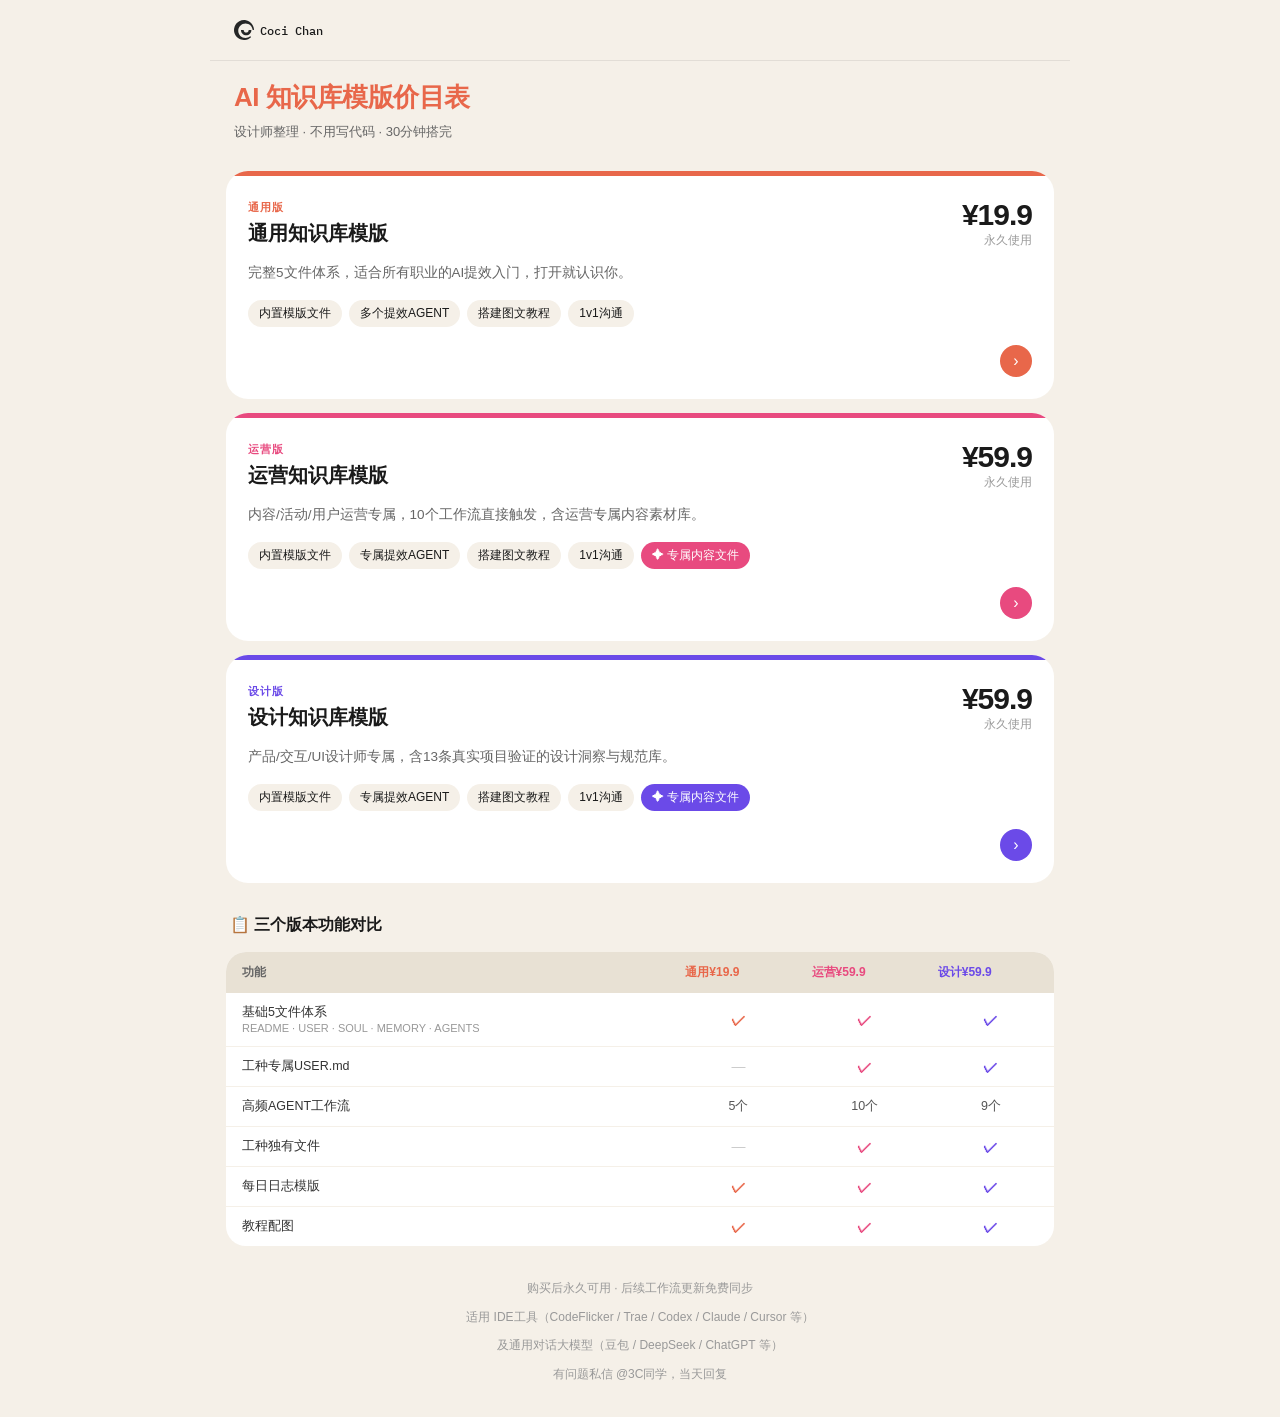
==== index.html @ 8a6c32a4 "ui: batch updates - layout, logo, font, sticky label, content" ====
<!DOCTYPE html>
<html lang="zh-CN">
<head>
  <meta charset="UTF-8">
  <meta name="viewport" content="width=device-width, initial-scale=1.0">
  <title>AI 知识库模版 · Coci Chan</title>
  <link rel="stylesheet" href="assets/style.css">
  <style>
    /* ── 主页专属样式 ── */
    .hero {
      padding: 20px 24px 16px;
    }

    .hero-eyebrow {
      font-size: 12px;
      color: var(--ink-light);
      margin-bottom: 8px;
      letter-spacing: 0.3px;
    }

    .hero h1 {
      font-size: 26px;
      font-weight: 900;
      line-height: 1.25;
      letter-spacing: -0.5px;
      margin-bottom: 8px;
    }

    .hero h1 em {
      font-style: normal;
      color: #E8674A;
    }

    .hero-sub {
      font-size: 13px;
      color: var(--ink-light);
      line-height: 1.5;
      margin-bottom: 14px;
    }

    .hero-tags {
      display: flex;
      flex-wrap: wrap;
      gap: 6px;
    }

    /* ── 套餐卡片 ── */
    .plans {
      padding: 0 16px;
      display: flex;
      flex-direction: column;
      gap: 14px;
    }

    .plan-card {
      background: white;
      border-radius: 22px;
      overflow: hidden;
      text-decoration: none;
      color: inherit;
      display: block;
      transition: transform 0.15s ease, box-shadow 0.15s ease;
      position: relative;
    }

    .plan-card:active { transform: scale(0.98); }

    .plan-card-inner {
      padding: 24px 22px 22px;
    }

    .plan-color-bar {
      height: 5px;
      width: 100%;
    }

    .plan-top {
      display: flex;
      justify-content: space-between;
      align-items: flex-start;
      margin-bottom: 14px;
    }

    .plan-label {
      font-size: 11px;
      font-weight: 700;
      letter-spacing: 1.2px;
      text-transform: uppercase;
      margin-bottom: 5px;
    }

    .plan-title {
      font-size: 20px;
      font-weight: 800;
    }

    .plan-price {
      text-align: right;
    }

    .plan-price .amount {
      font-size: 30px;
      font-weight: 900;
      letter-spacing: -1px;
      line-height: 1;
    }

    .plan-price .unit {
      font-size: 12px;
      color: var(--ink-muted);
      display: block;
      margin-top: 2px;
    }

    .plan-desc {
      font-size: 13.5px;
      color: var(--ink-light);
      line-height: 1.55;
      margin-bottom: 16px;
    }

    .plan-features {
      display: flex;
      flex-wrap: wrap;
      gap: 7px;
      margin-bottom: 18px;
    }

    .plan-feature-tag {
      font-size: 12px;
      font-weight: 500;
      padding: 5px 11px;
      border-radius: 20px;
      background: #F5F0E8;
      color: var(--ink);
    }

    .plan-feature-tag.special {
      color: white;
    }

    .plan-cta {
      display: flex;
      justify-content: flex-end;
    }

    .plan-arrow {
      width: 32px; height: 32px;
      border-radius: 50%;
      display: flex;
      align-items: center;
      justify-content: center;
      color: white;
      font-size: 16px;
    }

    /* 各版本主色 */
    .plan-general { --c: #E8674A; }
    .plan-ops     { --c: #E84A7F; }
    .plan-design  { --c: #6B4AE8; }

    .plan-general .plan-color-bar { background: #E8674A; }
    .plan-ops     .plan-color-bar { background: #E84A7F; }
    .plan-design  .plan-color-bar { background: #6B4AE8; }

    .plan-general .plan-label,
    .plan-general .plan-cta-text { color: #E8674A; }
    .plan-ops .plan-label,
    .plan-ops .plan-cta-text { color: #E84A7F; }
    .plan-design .plan-label,
    .plan-design .plan-cta-text { color: #6B4AE8; }

    .plan-general .plan-feature-tag.special { background: #E8674A; }
    .plan-ops .plan-feature-tag.special { background: #E84A7F; }
    .plan-design .plan-feature-tag.special { background: #6B4AE8; }

    .plan-general .plan-arrow { background: #E8674A; }
    .plan-ops .plan-arrow { background: #E84A7F; }
    .plan-design .plan-arrow { background: #6B4AE8; }

    /* ── 对比表区 ── */
    .compare-wrap {
      padding: 32px 16px 0;
    }

    .compare-title {
      font-size: 16px;
      font-weight: 700;
      margin-bottom: 16px;
      padding: 0 4px;
    }

    .compare-table-wrap {
      background: white;
      border-radius: var(--radius-card);
      overflow: hidden;
    }

    table.compare {
      width: 100%;
      border-collapse: collapse;
      font-size: 12.5px;
    }

    .compare thead th {
      padding: 12px 10px;
      font-weight: 700;
      font-size: 12px;
      background: #E8E1D4;
      color: var(--ink);
      text-align: center;
    }

    .compare thead th:first-child {
      color: var(--ink-light);
    }

    .compare thead th:first-child {
      text-align: left;
      padding-left: 16px;
    }

    .compare tbody td {
      padding: 11px 10px;
      text-align: center;
      border-bottom: 1px solid #F5F0E8;
      color: #555;
    }

    .compare tbody td:first-child {
      text-align: left;
      padding-left: 16px;
      color: #333;
      font-weight: 500;
    }

    .compare tbody tr:last-child td { border-bottom: none; }

    .ck-o { color: #E8674A; font-weight: 700; font-size: 15px; }
    .ck-p { color: #E84A7F; font-weight: 700; font-size: 15px; }
    .ck-d { color: #6B4AE8; font-weight: 700; font-size: 15px; }
    .cross { color: #ccc; font-size: 14px; }

    /* ── 底部说明 ── */
    .footer {
      padding: 28px 24px 28px;
      text-align: center;
    }

    .footer p {
      font-size: 12px;
      color: var(--ink-muted);
      line-height: 2.4;
    }
  </style>
</head>
<body>

  <div class="page-content">

    <!-- Nav -->
    <div class="top-bar">
      <span class="brand"><img src="assets/Frame.svg" width="20" height="20" alt="">Coci Chan</span>
      
    </div>

    <!-- Hero -->
    <div class="hero">
      <h1 style="color:#E8674A">AI 知识库模版价目表</h1>
      <p class="hero-sub">设计师整理 · 不用写代码 · 30分钟搭完</p>
    </div>

    <!-- Plans -->
    <div class="plans">

      <!-- 通用版 -->
      <a class="plan-card plan-general" href="general.html">
        <div class="plan-color-bar"></div>
        <div class="plan-card-inner">
          <div class="plan-top">
            <div>
              <div class="plan-label">通用版</div>
              <div class="plan-title">通用知识库模版</div>
            </div>
            <div class="plan-price">
              <span class="amount">¥19.9</span>
              <span class="unit">永久使用</span>
            </div>
          </div>
          <p class="plan-desc">完整5文件体系，适合所有职业的AI提效入门，打开就认识你。</p>
          <div class="plan-features">
            <span class="plan-feature-tag">内置模版文件</span>
            <span class="plan-feature-tag">多个提效AGENT</span>
            <span class="plan-feature-tag">搭建图文教程</span>
            <span class="plan-feature-tag">1v1沟通</span>
          </div>
          <div class="plan-cta">
            <div class="plan-arrow">›</div>
          </div>
        </div>
      </a>

      <!-- 运营版 -->
      <a class="plan-card plan-ops" href="ops.html">
        <div class="plan-color-bar"></div>
        <div class="plan-card-inner">
          <div class="plan-top">
            <div>
              <div class="plan-label">运营版</div>
              <div class="plan-title">运营知识库模版</div>
            </div>
            <div class="plan-price">
              <span class="amount">¥59.9</span>
              <span class="unit">永久使用</span>
            </div>
          </div>
          <p class="plan-desc">内容/活动/用户运营专属，10个工作流直接触发，含运营专属内容素材库。</p>
          <div class="plan-features">
            <span class="plan-feature-tag">内置模版文件</span>
            <span class="plan-feature-tag">专属提效AGENT</span>
            <span class="plan-feature-tag">搭建图文教程</span>
            <span class="plan-feature-tag">1v1沟通</span>
            <span class="plan-feature-tag special">✦ 专属内容文件</span>
          </div>
          <div class="plan-cta">
            <div class="plan-arrow">›</div>
          </div>
        </div>
      </a>

      <!-- 设计版 -->
      <a class="plan-card plan-design" href="design.html">
        <div class="plan-color-bar"></div>
        <div class="plan-card-inner">
          <div class="plan-top">
            <div>
              <div class="plan-label">设计版</div>
              <div class="plan-title">设计知识库模版</div>
            </div>
            <div class="plan-price">
              <span class="amount">¥59.9</span>
              <span class="unit">永久使用</span>
            </div>
          </div>
          <p class="plan-desc">产品/交互/UI设计师专属，含13条真实项目验证的设计洞察与规范库。</p>
          <div class="plan-features">
            <span class="plan-feature-tag">内置模版文件</span>
            <span class="plan-feature-tag">专属提效AGENT</span>
            <span class="plan-feature-tag">搭建图文教程</span>
            <span class="plan-feature-tag">1v1沟通</span>
            <span class="plan-feature-tag special">✦ 专属内容文件</span>
          </div>
          <div class="plan-cta">
            <div class="plan-arrow">›</div>
          </div>
        </div>
      </a>

    </div>

    <!-- 对比表 -->
    <div class="compare-wrap">
      <p class="compare-title">📋 三个版本功能对比</p>
      <div class="compare-table-wrap">
        <table class="compare">
          <thead>
            <tr>
              <th style="text-align:left;padding-left:16px">功能</th>
              <th style="color:#E8674A;text-align:left;padding-left:10px">通用¥19.9</th>
              <th style="color:#E84A7F;text-align:left;padding-left:10px">运营¥59.9</th>
              <th style="color:#6B4AE8;text-align:left;padding-left:10px">设计¥59.9</th>
            </tr>
          </thead>
          <tbody>
            <tr>
              <td>基础5文件体系<br><span style="color:#999;font-weight:400;font-size:11px">README · USER · SOUL · MEMORY · AGENTS</span></td>
              <td><span class="ck-o">✓</span></td>
              <td><span class="ck-p">✓</span></td>
              <td><span class="ck-d">✓</span></td>
            </tr>
            <tr>
              <td>工种专属USER.md</td>
              <td><span class="cross">—</span></td>
              <td><span class="ck-p">✓</span></td>
              <td><span class="ck-d">✓</span></td>
            </tr>
            <tr>
              <td>高频AGENT工作流</td>
              <td>5个</td>
              <td>10个</td>
              <td>9个</td>
            </tr>
            <tr>
              <td>工种独有文件</td>
              <td><span class="cross">—</span></td>
              <td><span class="ck-p">✓</span></td>
              <td><span class="ck-d">✓</span></td>
            </tr>
            <tr>
              <td>每日日志模版</td>
              <td><span class="ck-o">✓</span></td>
              <td><span class="ck-p">✓</span></td>
              <td><span class="ck-d">✓</span></td>
            </tr>
            <tr>
              <td>教程配图</td>
              <td><span class="ck-o">✓</span></td>
              <td><span class="ck-p">✓</span></td>
              <td><span class="ck-d">✓</span></td>
            </tr>
          </tbody>
        </table>
      </div>
    </div>

    <!-- Footer -->
    <div class="footer">
      <p>购买后永久可用 · 后续工作流更新免费同步<br>
      适用 IDE工具（CodeFlicker / Trae / Codex / Claude / Cursor 等）<br>
      及通用对话大模型（豆包 / DeepSeek / ChatGPT 等）<br>
      有问题私信 @3C同学，当天回复</p>
    </div>

  </div>
</body>
</html>
---- assets/style.css ----
/* ══════════════════════════════════════
   AI 知识库价目表 · 共享样式
   ══════════════════════════════════════ */

@import url('https://fonts.googleapis.com/css2?family=IBM+Plex+Mono:wght@400;500&display=swap');

*, *::before, *::after { box-sizing: border-box; margin: 0; padding: 0; }

:root {
  --bg: #F5F0E8;
  --ink: #1A1A1A;
  --ink-light: #666;
  --ink-muted: #999;
  --white: #ffffff;
  --dark-card: #1E1E1E;

  /* 品牌主色（每页覆写） */
  --accent: #E8674A;
  --accent-light: rgba(232, 103, 74, 0.12);

  --radius-card: 20px;
  --radius-tag: 6px;

  font-family: 'PingFang SC', 'Noto Sans CJK SC', 'Microsoft YaHei', sans-serif;
}

html { scroll-behavior: smooth; }

body {
  background: var(--bg);
  color: var(--ink);
  min-height: 100vh;
  -webkit-font-smoothing: antialiased;
}

/* ── 顶部导航 Bar ── */
.top-bar {
  display: flex;
  justify-content: space-between;
  align-items: center;
  padding: 18px 24px 14px;
  border-bottom: 1px solid rgba(0,0,0,0.08);
}

.top-bar .brand { font-size: 12px; font-weight: 500; color: var(--ink); display: inline-flex; align-items: center; gap: 6px; font-family: 'IBM Plex Mono', monospace; }
.top-bar .tagline { font-size: 12px; color: var(--ink-light); letter-spacing: 0.3px; }

/* ── 通用按钮 ── */
.btn-primary {
  display: block;
  background: #E8E1D4;
  color: var(--ink);
  font-size: 15px;
  font-weight: 600;
  padding: 14px 24px;
  border-radius: 14px;
  text-decoration: none;
  text-align: center;
  border: none;
  cursor: pointer;
  width: 100%;
}

.btn-secondary {
  display: block;
  background: #E8E1D4;
  color: var(--ink);
  font-size: 15px;
  font-weight: 600;
  padding: 14px 24px;
  border-radius: 14px;
  text-decoration: none;
  text-align: center;
  border: none;
  cursor: pointer;
  width: 100%;
}

.btn-back {
  display: inline-flex;
  align-items: center;
  gap: 6px;
  color: var(--ink-light);
  font-size: 14px;
  text-decoration: none;
  padding: 8px 0;
}

/* ── 标签 ── */
.tag-accent {
  display: inline-block;
  background: var(--accent);
  color: white;
  font-size: 13px;
  font-weight: 700;
  padding: 5px 14px;
  border-radius: var(--radius-tag);
  letter-spacing: 0.3px;
}

.tag-outline {
  display: inline-flex;
  align-items: center;
  color: var(--ink);
  font-size: 13px;
  font-weight: 500;
  padding: 7px 16px;
  border-radius: 30px;
  border: 1.5px solid rgba(0,0,0,0.18);
  white-space: nowrap;
}

.tag-special {
  display: inline-flex;
  align-items: center;
  gap: 5px;
  background: var(--accent);
  color: white;
  font-size: 13px;
  font-weight: 600;
  padding: 7px 16px;
  border-radius: 30px;
}

/* ── 文件卡片（黑底） ── */
.file-card {
  background: var(--dark-card);
  border-radius: var(--radius-card);
  padding: 24px 22px;
  color: white;
}

.file-card .section-num {
  font-size: 22px;
  font-style: italic;
  color: var(--accent);
  font-weight: 700;
  margin-bottom: 6px;
}

.file-card .section-title {
  font-size: 20px;
  font-weight: 800;
  margin-bottom: 18px;
}

.file-row {
  display: flex;
  align-items: baseline;
  justify-content: space-between;
  gap: 8px;
  padding: 13px 0;
  border-bottom: 1px solid rgba(255,255,255,0.08);
}

.file-row:last-child { border-bottom: none; }

.insight-item--more {
  color: var(--ink-muted);
  font-size: 12px;
  font-style: italic;
}
.insight-item--more::before {
  background: var(--ink-muted);
}

.file-left {
  display: flex;
  align-items: center;
  gap: 10px;
  flex-shrink: 0;
}

.file-dot {
  width: 12px; height: 12px;
  border-radius: 3px;
  flex-shrink: 0;
}

.file-name {
  font-size: 15px;
  font-weight: 600;
  color: white;
  display: inline-flex;
  align-items: center;
  white-space: nowrap;
}

.file-tag-special {
  display: inline-block;
  background: rgba(255,255,255,0.15);
  color: white;
  font-size: 10px;
  font-weight: 700;
  padding: 2px 7px;
  border-radius: 4px;
  margin-left: 6px;
  white-space: nowrap;
  flex-shrink: 0;
}

.file-desc {
  font-size: 11px;
  color: rgba(255,255,255,0.45);
  white-space: normal;
  overflow-wrap: break-word;
  text-align: right;
  max-width: 55%;
}

/* ── 功能卡片（白底） ── */
.feature-card {
  background: white;
  border-radius: var(--radius-card);
  padding: 22px 20px;
}

.feature-card .section-num {
  font-size: 20px;
  font-style: italic;
  color: var(--ink-muted);
  font-weight: 700;
  margin-bottom: 4px;
}

.feature-card .section-title {
  font-size: 19px;
  font-weight: 800;
  margin-bottom: 8px;
}

.feature-card .section-desc {
  font-size: 13.5px;
  color: var(--ink-light);
  line-height: 1.6;
}

/* ── 二列网格 ── */
.grid-2 {
  display: grid;
  grid-template-columns: 1fr 1fr;
  gap: 12px;
}

/* ── 分隔线 ── */
.section-divider {
  height: 1px;
  background: rgba(0,0,0,0.08);
  margin: 4px 0;
}

/* ── sticky 版本标签 ── */
.sticky-label {
  font-size: 12px;
  font-weight: 600;
  color: var(--accent);
  background: var(--accent-light);
  padding: 4px 10px;
  border-radius: 20px;
  white-space: nowrap;
  opacity: 0;
  transition: opacity 0.2s ease;
}
.sticky-label.visible {
  opacity: 1;
}

/* ── 响应式：平板/桌面 ── */
@media (min-width: 640px) {
  .top-bar { padding: 20px 24px; }
  .page-content { max-width: 640px; margin: 0 auto; }
}

@media (min-width: 1024px) {
  .page-content { max-width: 860px; }
  .top-bar { max-width: 860px; margin: 0 auto; }
}
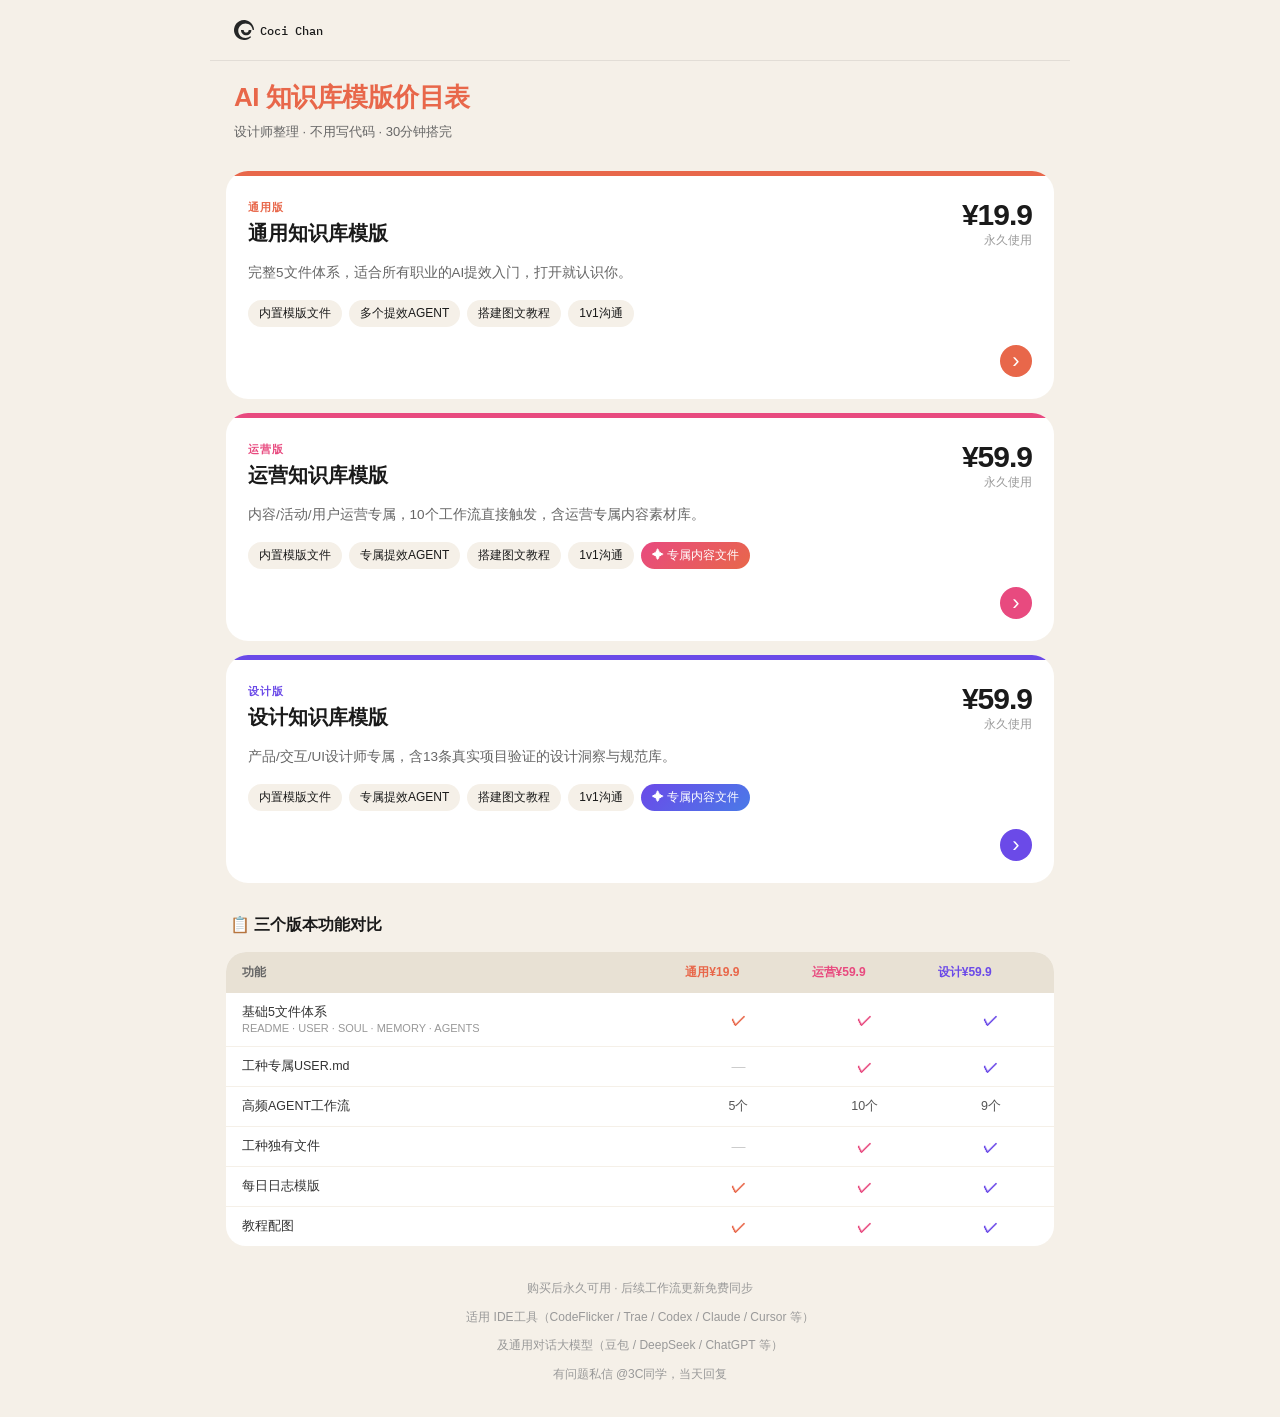
==== commit 26721797: "ui: arrow, tags gradient, font size, layout polish" ====
--- a/index.html
+++ b/index.html
@@ -151,7 +151,8 @@
       align-items: center;
       justify-content: center;
       color: white;
-      font-size: 16px;
+      font-size: 22px;
+      line-height: 1;
     }
 
     /* 各版本主色 */
@@ -171,8 +172,8 @@
     .plan-design .plan-cta-text { color: #6B4AE8; }
 
     .plan-general .plan-feature-tag.special { background: #E8674A; }
-    .plan-ops .plan-feature-tag.special { background: #E84A7F; }
-    .plan-design .plan-feature-tag.special { background: #6B4AE8; }
+    .plan-ops .plan-feature-tag.special { background: linear-gradient(135deg, #E84A7F, #E8674A); }
+    .plan-design .plan-feature-tag.special { background: linear-gradient(135deg, #6B4AE8, #4A7AE8); }
 
     .plan-general .plan-arrow { background: #E8674A; }
     .plan-ops .plan-arrow { background: #E84A7F; }
--- a/assets/style.css
+++ b/assets/style.css
@@ -79,7 +79,7 @@
 .btn-back {
   display: inline-flex;
   align-items: center;
-  gap: 6px;
+  gap: 4px;
   color: var(--ink-light);
   font-size: 14px;
   text-decoration: none;
@@ -102,11 +102,11 @@
   display: inline-flex;
   align-items: center;
   color: var(--ink);
-  font-size: 13px;
-  font-weight: 500;
-  padding: 7px 16px;
+  font-size: 12px;
+  font-weight: 400;
+  padding: 5px 12px;
   border-radius: 30px;
-  border: 1.5px solid rgba(0,0,0,0.18);
+  background: #E8E1D4;
   white-space: nowrap;
 }
 
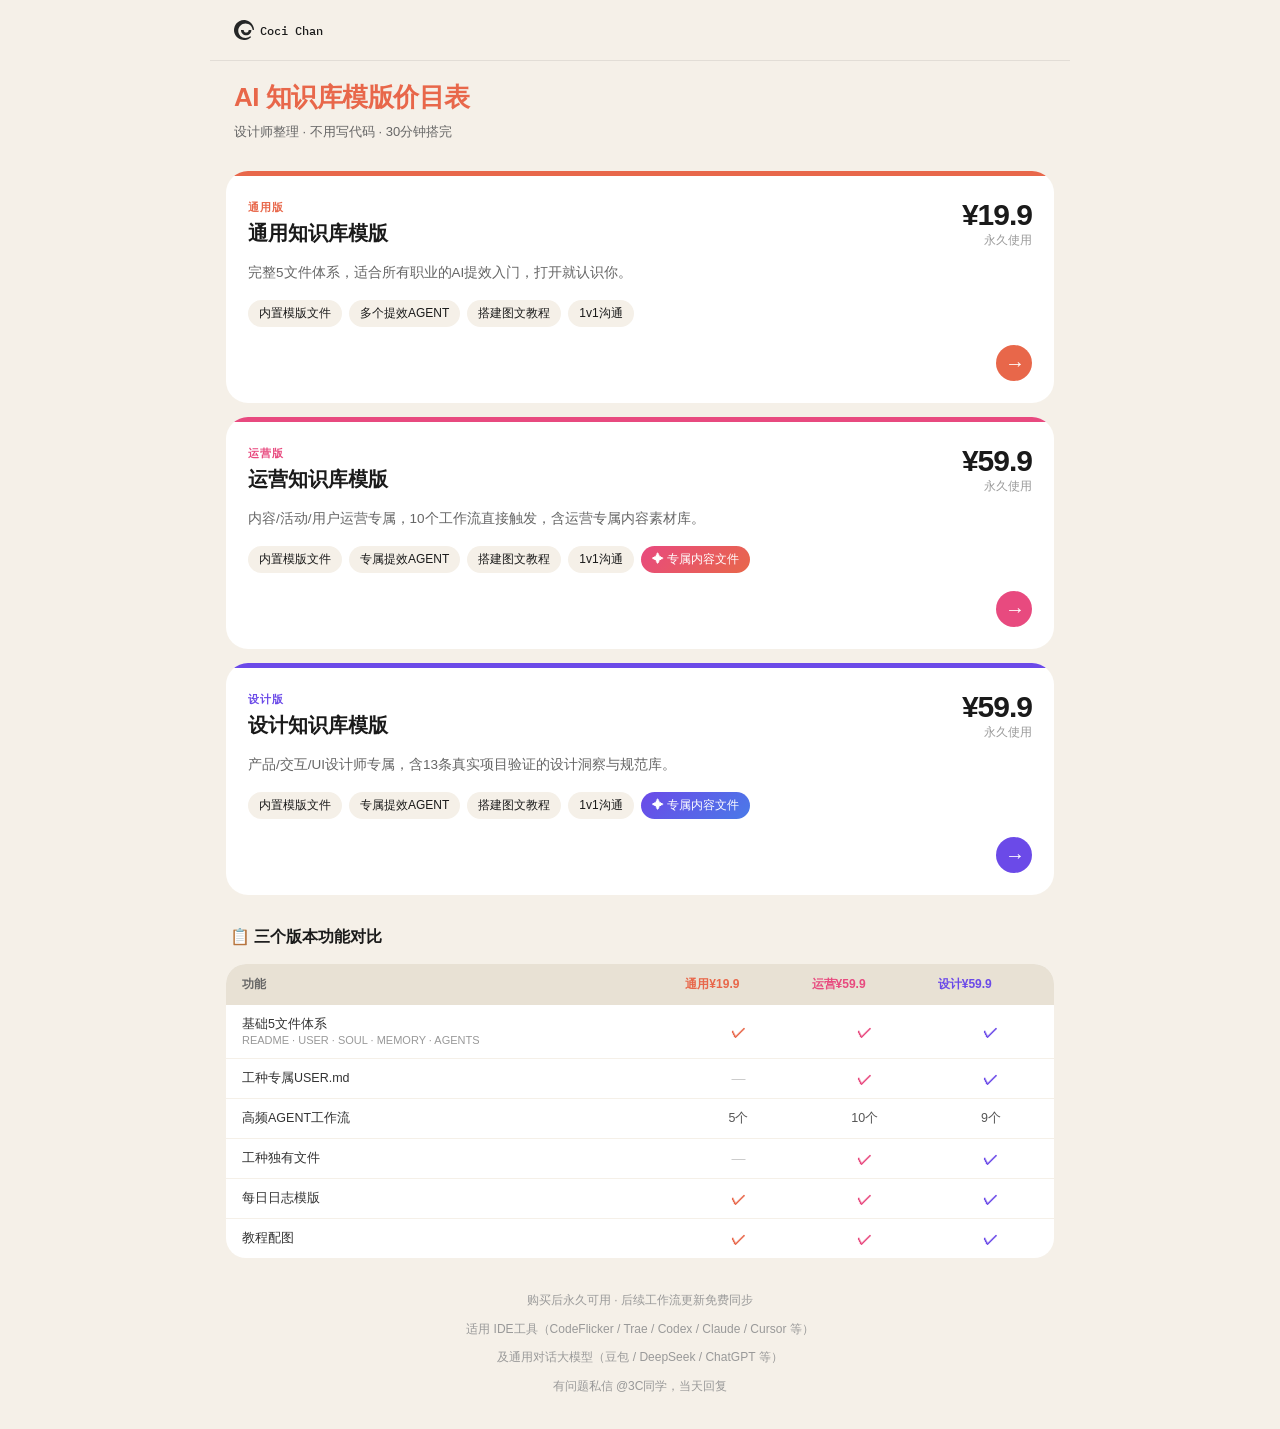
==== commit 69ff4fad: "ui: fix arrow size and alignment" ====
--- a/index.html
+++ b/index.html
@@ -145,14 +145,16 @@
     }
 
     .plan-arrow {
-      width: 32px; height: 32px;
+      width: 36px; height: 36px;
       border-radius: 50%;
       display: flex;
       align-items: center;
       justify-content: center;
       color: white;
-      font-size: 22px;
+      font-size: 20px;
+      font-weight: 300;
       line-height: 1;
+      padding-left: 2px;
     }
 
     /* 各版本主色 */
@@ -296,7 +298,7 @@
             <span class="plan-feature-tag">1v1沟通</span>
           </div>
           <div class="plan-cta">
-            <div class="plan-arrow">›</div>
+            <div class="plan-arrow">→</div>
           </div>
         </div>
       </a>
@@ -324,7 +326,7 @@
             <span class="plan-feature-tag special">✦ 专属内容文件</span>
           </div>
           <div class="plan-cta">
-            <div class="plan-arrow">›</div>
+            <div class="plan-arrow">→</div>
           </div>
         </div>
       </a>
@@ -352,7 +354,7 @@
             <span class="plan-feature-tag special">✦ 专属内容文件</span>
           </div>
           <div class="plan-cta">
-            <div class="plan-arrow">›</div>
+            <div class="plan-arrow">→</div>
           </div>
         </div>
       </a>
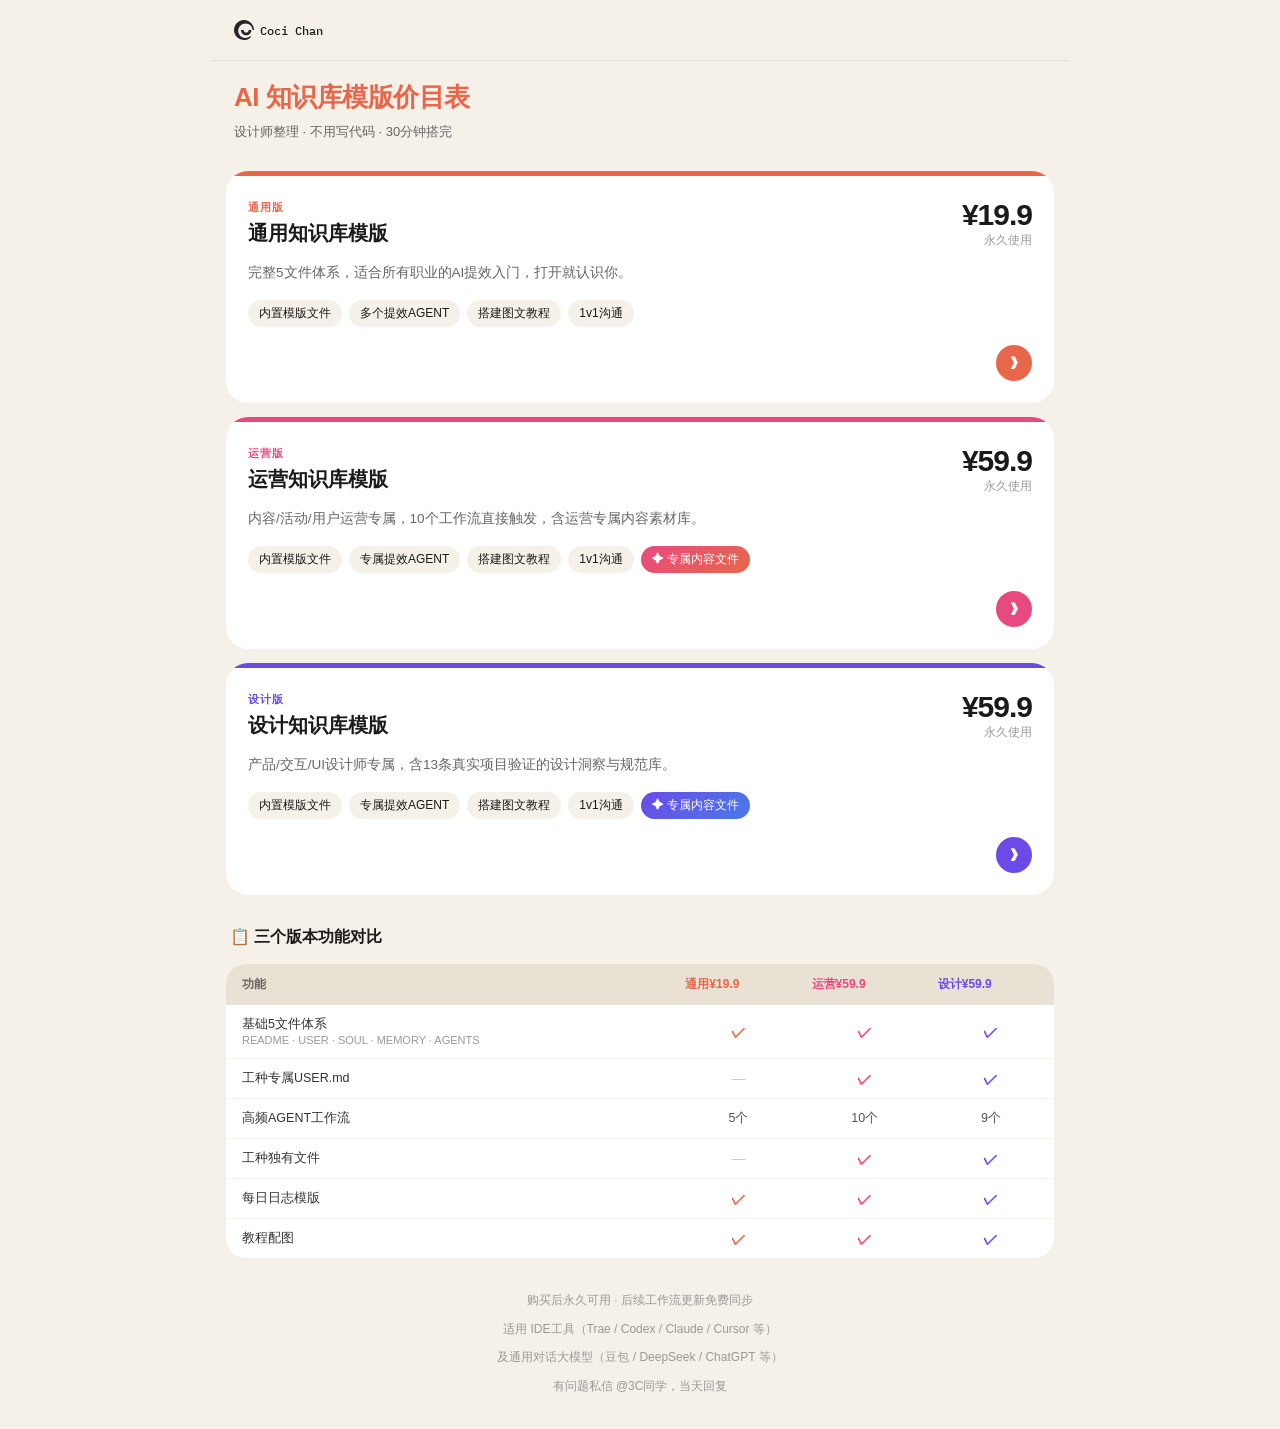
==== commit eba22ff5: "ui: hc-item layout, insight titles, footer cleanup" ====
--- a/index.html
+++ b/index.html
@@ -128,7 +128,7 @@
 
     .plan-feature-tag {
       font-size: 12px;
-      font-weight: 500;
+      font-weight: 400;
       padding: 5px 11px;
       border-radius: 20px;
       background: #F5F0E8;
@@ -151,10 +151,9 @@
       align-items: center;
       justify-content: center;
       color: white;
-      font-size: 20px;
-      font-weight: 300;
+      font-size: 16px;
+      font-weight: 700;
       line-height: 1;
-      padding-left: 2px;
     }
 
     /* 各版本主色 */
@@ -298,7 +297,7 @@
             <span class="plan-feature-tag">1v1沟通</span>
           </div>
           <div class="plan-cta">
-            <div class="plan-arrow">→</div>
+            <div class="plan-arrow">❯</div>
           </div>
         </div>
       </a>
@@ -326,7 +325,7 @@
             <span class="plan-feature-tag special">✦ 专属内容文件</span>
           </div>
           <div class="plan-cta">
-            <div class="plan-arrow">→</div>
+            <div class="plan-arrow">❯</div>
           </div>
         </div>
       </a>
@@ -354,7 +353,7 @@
             <span class="plan-feature-tag special">✦ 专属内容文件</span>
           </div>
           <div class="plan-cta">
-            <div class="plan-arrow">→</div>
+            <div class="plan-arrow">❯</div>
           </div>
         </div>
       </a>
@@ -419,7 +418,7 @@
     <!-- Footer -->
     <div class="footer">
       <p>购买后永久可用 · 后续工作流更新免费同步<br>
-      适用 IDE工具（CodeFlicker / Trae / Codex / Claude / Cursor 等）<br>
+      适用 IDE工具（Trae / Codex / Claude / Cursor 等）<br>
       及通用对话大模型（豆包 / DeepSeek / ChatGPT 等）<br>
       有问题私信 @3C同学，当天回复</p>
     </div>
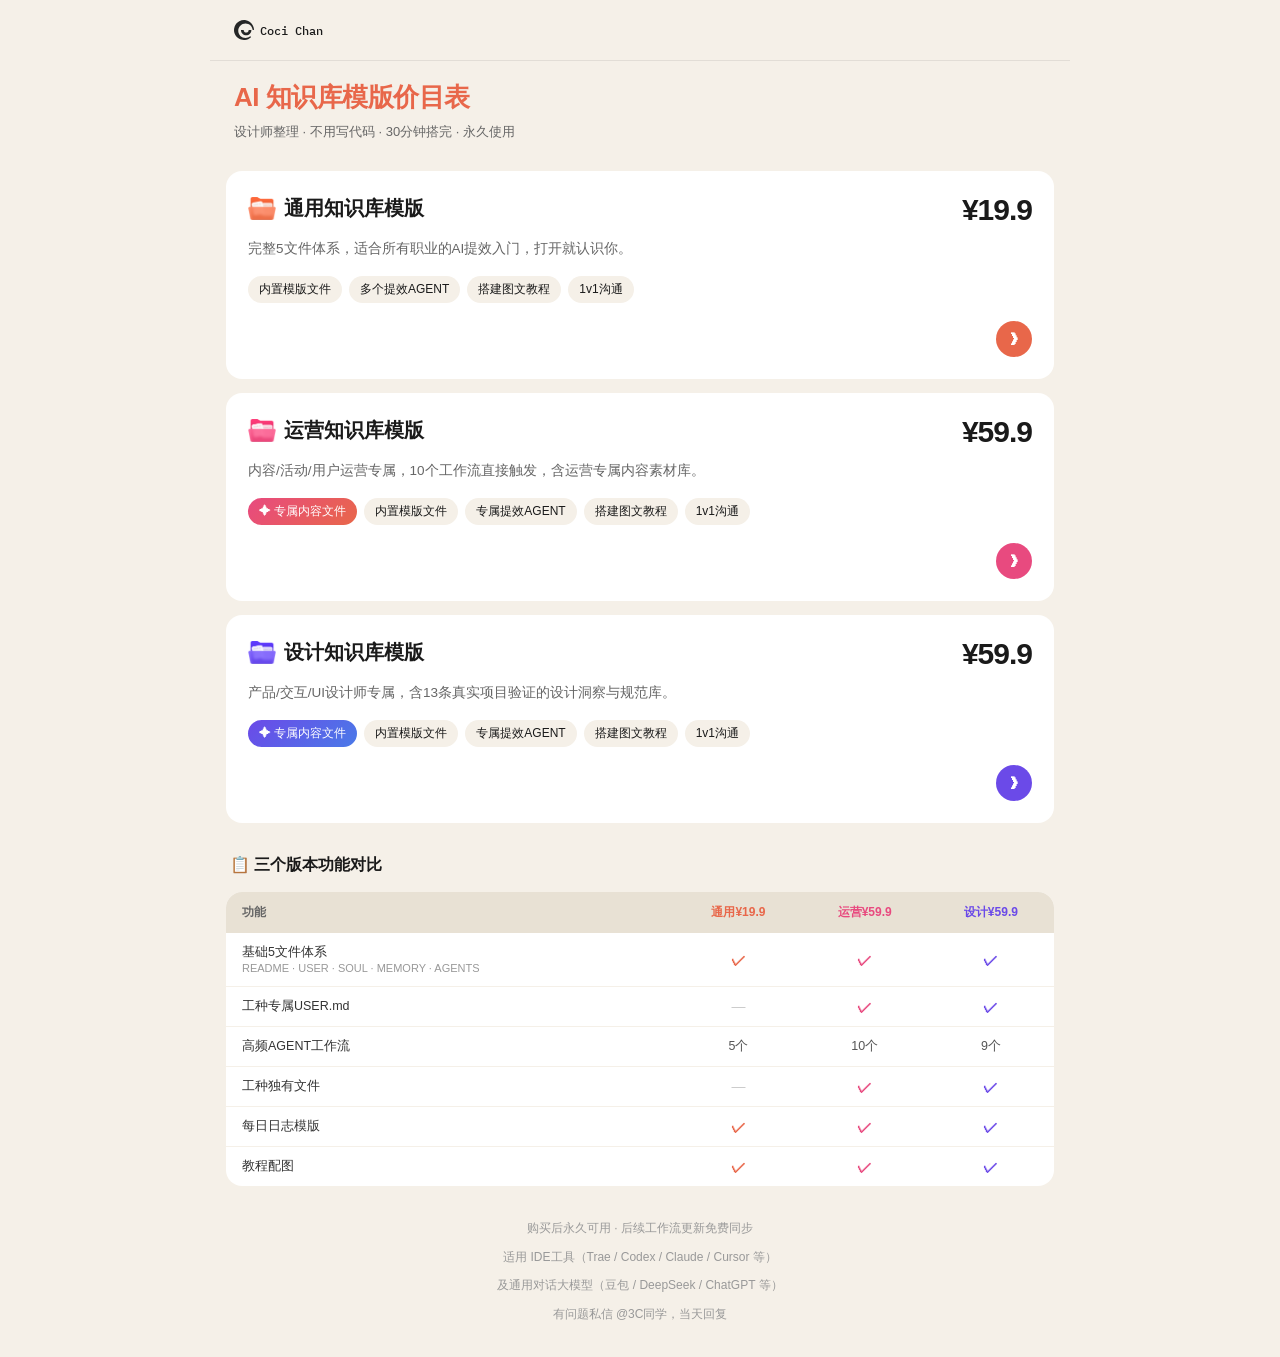
==== commit 99d5b138: "ui: icons, layout, hover, tags, table, border-radius polish" ====
--- a/index.html
+++ b/index.html
@@ -54,8 +54,7 @@
 
     .plan-card {
       background: white;
-      border-radius: 22px;
-      overflow: hidden;
+      border-radius: 16px;
       text-decoration: none;
       color: inherit;
       display: block;
@@ -65,8 +64,17 @@
 
     .plan-card:active { transform: scale(0.98); }
 
+    .plan-card:hover .plan-card-inner {
+      box-shadow: none;
+    }
+
+    .plan-card:hover {
+      box-shadow: 0 6px 20px rgba(0,0,0,0.08);
+    }
+
     .plan-card-inner {
       padding: 24px 22px 22px;
+      transition: box-shadow 0.2s ease;
     }
 
     .plan-color-bar {
@@ -92,6 +100,8 @@
     .plan-title {
       font-size: 20px;
       font-weight: 800;
+      display: flex;
+      align-items: center;
     }
 
     .plan-price {
@@ -194,7 +204,7 @@
 
     .compare-table-wrap {
       background: white;
-      border-radius: var(--radius-card);
+      border-radius: 16px;
       overflow: hidden;
     }
 
@@ -269,7 +279,7 @@
     <!-- Hero -->
     <div class="hero">
       <h1 style="color:#E8674A">AI 知识库模版价目表</h1>
-      <p class="hero-sub">设计师整理 · 不用写代码 · 30分钟搭完</p>
+      <p class="hero-sub">设计师整理 · 不用写代码 · 30分钟搭完 · 永久使用</p>
     </div>
 
     <!-- Plans -->
@@ -277,16 +287,15 @@
 
       <!-- 通用版 -->
       <a class="plan-card plan-general" href="general.html">
-        <div class="plan-color-bar"></div>
+        
         <div class="plan-card-inner">
           <div class="plan-top">
             <div>
-              <div class="plan-label">通用版</div>
-              <div class="plan-title">通用知识库模版</div>
+              <div class="plan-title"><img src="assets/通用知识库图标.png" width="28" alt="" style="margin-right:8px;flex-shrink:0">通用知识库模版</div>
             </div>
             <div class="plan-price">
               <span class="amount">¥19.9</span>
-              <span class="unit">永久使用</span>
+              
             </div>
           </div>
           <p class="plan-desc">完整5文件体系，适合所有职业的AI提效入门，打开就认识你。</p>
@@ -304,25 +313,24 @@
 
       <!-- 运营版 -->
       <a class="plan-card plan-ops" href="ops.html">
-        <div class="plan-color-bar"></div>
+        
         <div class="plan-card-inner">
           <div class="plan-top">
             <div>
-              <div class="plan-label">运营版</div>
-              <div class="plan-title">运营知识库模版</div>
+              <div class="plan-title"><img src="assets/运营知识库图标.png" width="28" alt="" style="margin-right:8px;flex-shrink:0">运营知识库模版</div>
             </div>
             <div class="plan-price">
               <span class="amount">¥59.9</span>
-              <span class="unit">永久使用</span>
+              
             </div>
           </div>
           <p class="plan-desc">内容/活动/用户运营专属，10个工作流直接触发，含运营专属内容素材库。</p>
           <div class="plan-features">
+            <span class="plan-feature-tag special">✦ 专属内容文件</span>
             <span class="plan-feature-tag">内置模版文件</span>
             <span class="plan-feature-tag">专属提效AGENT</span>
             <span class="plan-feature-tag">搭建图文教程</span>
             <span class="plan-feature-tag">1v1沟通</span>
-            <span class="plan-feature-tag special">✦ 专属内容文件</span>
           </div>
           <div class="plan-cta">
             <div class="plan-arrow">❯</div>
@@ -332,25 +340,24 @@
 
       <!-- 设计版 -->
       <a class="plan-card plan-design" href="design.html">
-        <div class="plan-color-bar"></div>
+        
         <div class="plan-card-inner">
           <div class="plan-top">
             <div>
-              <div class="plan-label">设计版</div>
-              <div class="plan-title">设计知识库模版</div>
+              <div class="plan-title"><img src="assets/设计知识库图标.png" width="28" alt="" style="margin-right:8px;flex-shrink:0">设计知识库模版</div>
             </div>
             <div class="plan-price">
               <span class="amount">¥59.9</span>
-              <span class="unit">永久使用</span>
+              
             </div>
           </div>
           <p class="plan-desc">产品/交互/UI设计师专属，含13条真实项目验证的设计洞察与规范库。</p>
           <div class="plan-features">
+            <span class="plan-feature-tag special">✦ 专属内容文件</span>
             <span class="plan-feature-tag">内置模版文件</span>
             <span class="plan-feature-tag">专属提效AGENT</span>
             <span class="plan-feature-tag">搭建图文教程</span>
             <span class="plan-feature-tag">1v1沟通</span>
-            <span class="plan-feature-tag special">✦ 专属内容文件</span>
           </div>
           <div class="plan-cta">
             <div class="plan-arrow">❯</div>
@@ -368,9 +375,9 @@
           <thead>
             <tr>
               <th style="text-align:left;padding-left:16px">功能</th>
-              <th style="color:#E8674A;text-align:left;padding-left:10px">通用¥19.9</th>
-              <th style="color:#E84A7F;text-align:left;padding-left:10px">运营¥59.9</th>
-              <th style="color:#6B4AE8;text-align:left;padding-left:10px">设计¥59.9</th>
+              <th style="color:#E8674A;text-align:center;padding-left:10px">通用¥19.9</th>
+              <th style="color:#E84A7F;text-align:center;padding-left:10px">运营¥59.9</th>
+              <th style="color:#6B4AE8;text-align:center;padding-left:10px">设计¥59.9</th>
             </tr>
           </thead>
           <tbody>
--- a/assets/style.css
+++ b/assets/style.css
@@ -18,7 +18,7 @@
   --accent: #E8674A;
   --accent-light: rgba(232, 103, 74, 0.12);
 
-  --radius-card: 20px;
+  --radius-card: 16px;
   --radius-tag: 6px;
 
   font-family: 'PingFang SC', 'Noto Sans CJK SC', 'Microsoft YaHei', sans-serif;
@@ -62,7 +62,10 @@
 }
 
 .btn-secondary {
-  display: block;
+  display: flex;
+  align-items: center;
+  justify-content: center;
+  gap: 4px;
   background: #E8E1D4;
   color: var(--ink);
   font-size: 15px;
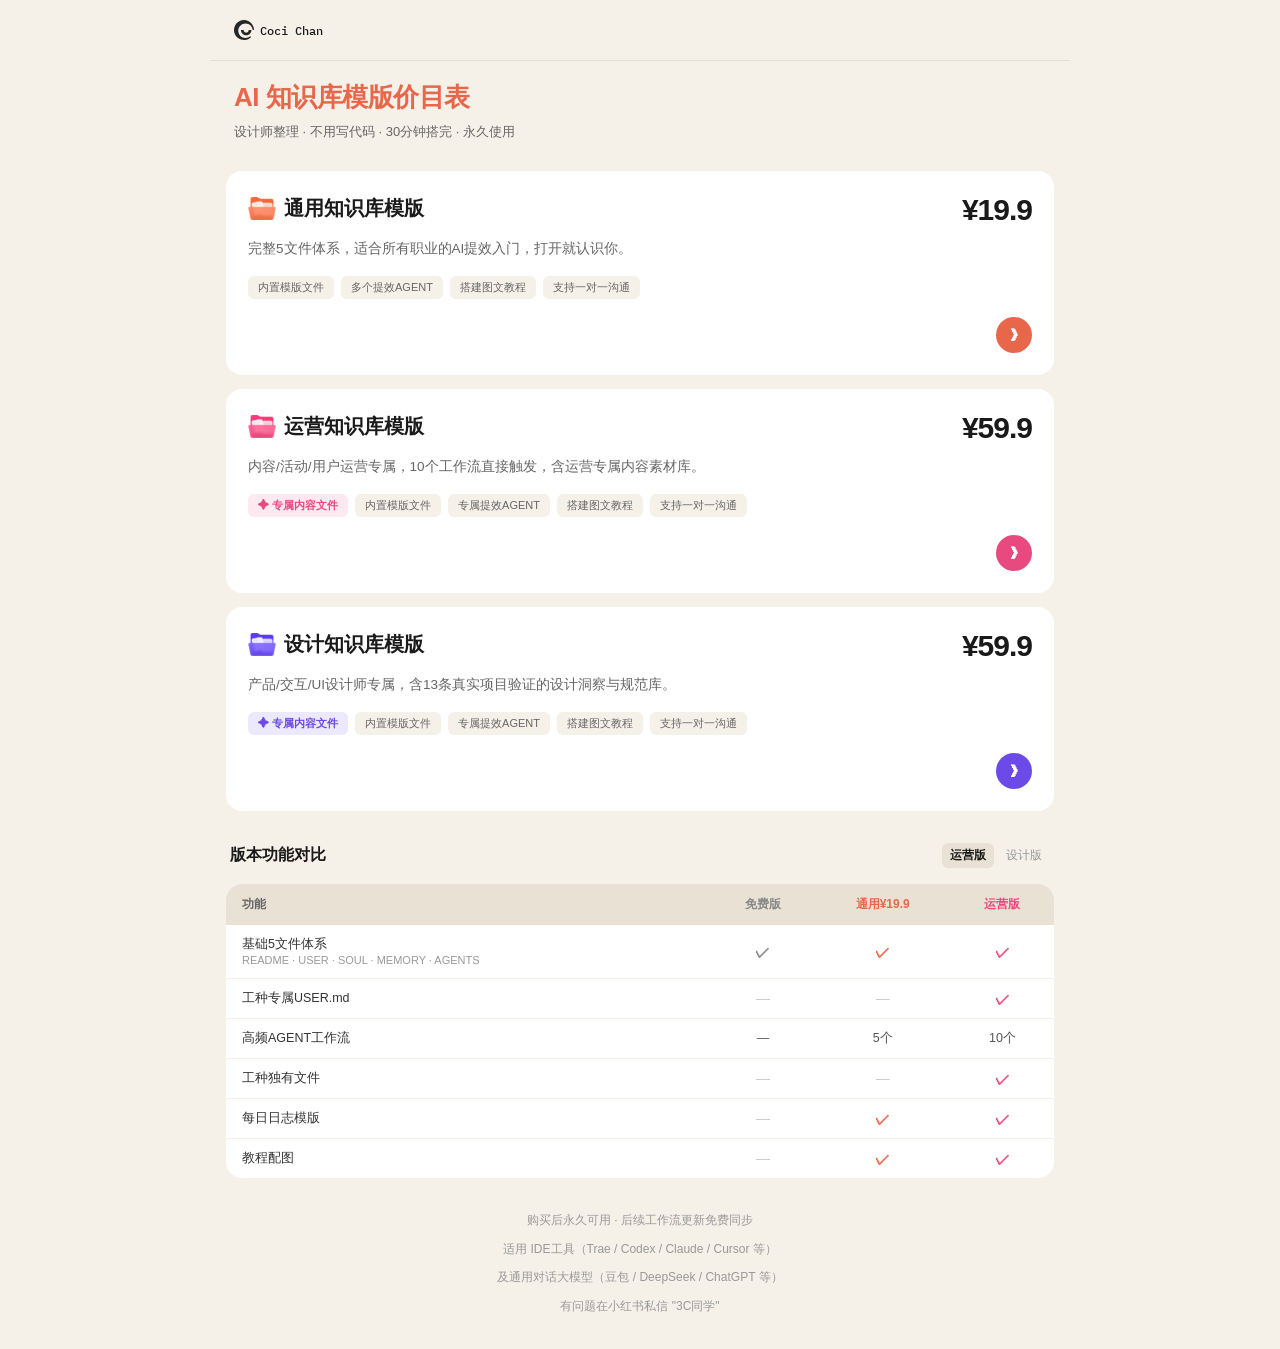
==== commit 9a99e2dd: "style: 优化标签色调/字号/交互，新增免费版对比列，AGENT说明文案，文字按钮切换器" ====
--- a/index.html
+++ b/index.html
@@ -137,16 +137,16 @@
     }
 
     .plan-feature-tag {
-      font-size: 12px;
+      font-size: 11px;
       font-weight: 400;
-      padding: 5px 11px;
-      border-radius: 20px;
+      padding: 4px 10px;
+      border-radius: 6px;
       background: #F5F0E8;
-      color: var(--ink);
+      color: var(--ink-light);
     }
 
     .plan-feature-tag.special {
-      color: white;
+      font-weight: 600;
     }
 
     .plan-cta {
@@ -182,9 +182,9 @@
     .plan-design .plan-label,
     .plan-design .plan-cta-text { color: #6B4AE8; }
 
-    .plan-general .plan-feature-tag.special { background: #E8674A; }
-    .plan-ops .plan-feature-tag.special { background: linear-gradient(135deg, #E84A7F, #E8674A); }
-    .plan-design .plan-feature-tag.special { background: linear-gradient(135deg, #6B4AE8, #4A7AE8); }
+    .plan-general .plan-feature-tag.special { background: rgba(232,103,74,0.12); color: #E8674A; }
+    .plan-ops .plan-feature-tag.special { background: rgba(232,74,127,0.12); color: #E84A7F; }
+    .plan-design .plan-feature-tag.special { background: rgba(107,74,232,0.12); color: #6B4AE8; }
 
     .plan-general .plan-arrow { background: #E8674A; }
     .plan-ops .plan-arrow { background: #E84A7F; }
@@ -195,11 +195,41 @@
       padding: 32px 16px 0;
     }
 
+    .compare-title-row {
+      display: flex;
+      align-items: center;
+      justify-content: space-between;
+      margin-bottom: 16px;
+      padding: 0 4px;
+    }
+
     .compare-title {
       font-size: 16px;
       font-weight: 700;
-      margin-bottom: 16px;
-      padding: 0 4px;
+      margin: 0;
+    }
+
+    .compare-switch {
+      display: flex;
+      gap: 4px;
+    }
+
+    .compare-switch-btn {
+      font-size: 12px;
+      font-family: inherit;
+      color: var(--ink-muted);
+      background: none;
+      border: none;
+      padding: 4px 8px;
+      border-radius: 6px;
+      cursor: pointer;
+      transition: color 0.15s, background 0.15s;
+    }
+
+    .compare-switch-btn.active {
+      color: var(--ink);
+      background: #E8E1D4;
+      font-weight: 600;
     }
 
     .compare-table-wrap {
@@ -248,6 +278,7 @@
 
     .compare tbody tr:last-child td { border-bottom: none; }
 
+    .ck-f { color: #888; font-weight: 700; font-size: 15px; }
     .ck-o { color: #E8674A; font-weight: 700; font-size: 15px; }
     .ck-p { color: #E84A7F; font-weight: 700; font-size: 15px; }
     .ck-d { color: #6B4AE8; font-weight: 700; font-size: 15px; }
@@ -303,7 +334,7 @@
             <span class="plan-feature-tag">内置模版文件</span>
             <span class="plan-feature-tag">多个提效AGENT</span>
             <span class="plan-feature-tag">搭建图文教程</span>
-            <span class="plan-feature-tag">1v1沟通</span>
+            <span class="plan-feature-tag">支持一对一沟通</span>
           </div>
           <div class="plan-cta">
             <div class="plan-arrow">❯</div>
@@ -330,7 +361,7 @@
             <span class="plan-feature-tag">内置模版文件</span>
             <span class="plan-feature-tag">专属提效AGENT</span>
             <span class="plan-feature-tag">搭建图文教程</span>
-            <span class="plan-feature-tag">1v1沟通</span>
+            <span class="plan-feature-tag">支持一对一沟通</span>
           </div>
           <div class="plan-cta">
             <div class="plan-arrow">❯</div>
@@ -357,7 +388,7 @@
             <span class="plan-feature-tag">内置模版文件</span>
             <span class="plan-feature-tag">专属提效AGENT</span>
             <span class="plan-feature-tag">搭建图文教程</span>
-            <span class="plan-feature-tag">1v1沟通</span>
+            <span class="plan-feature-tag">支持一对一沟通</span>
           </div>
           <div class="plan-cta">
             <div class="plan-arrow">❯</div>
@@ -369,65 +400,99 @@
 
     <!-- 对比表 -->
     <div class="compare-wrap">
-      <p class="compare-title">📋 三个版本功能对比</p>
+      <div class="compare-title-row">
+        <p class="compare-title">版本功能对比</p>
+        <div class="compare-switch">
+          <button class="compare-switch-btn active" id="btn-ops" onclick="switchSpecial('ops', this)">运营版</button>
+          <button class="compare-switch-btn" id="btn-design" onclick="switchSpecial('design', this)">设计版</button>
+        </div>
+      </div>
       <div class="compare-table-wrap">
         <table class="compare">
           <thead>
             <tr>
               <th style="text-align:left;padding-left:16px">功能</th>
-              <th style="color:#E8674A;text-align:center;padding-left:10px">通用¥19.9</th>
-              <th style="color:#E84A7F;text-align:center;padding-left:10px">运营¥59.9</th>
-              <th style="color:#6B4AE8;text-align:center;padding-left:10px">设计¥59.9</th>
+              <th style="color:#888;text-align:center">免费版</th>
+              <th style="color:#E8674A;text-align:center">通用¥19.9</th>
+              <th id="specialTh" style="color:#E84A7F;text-align:center">运营¥59.9</th>
             </tr>
           </thead>
           <tbody>
             <tr>
               <td>基础5文件体系<br><span style="color:#999;font-weight:400;font-size:11px">README · USER · SOUL · MEMORY · AGENTS</span></td>
+              <td><span class="ck-f">✓</span></td>
               <td><span class="ck-o">✓</span></td>
-              <td><span class="ck-p">✓</span></td>
-              <td><span class="ck-d">✓</span></td>
+              <td><span class="ck-special">✓</span></td>
             </tr>
             <tr>
               <td>工种专属USER.md</td>
               <td><span class="cross">—</span></td>
-              <td><span class="ck-p">✓</span></td>
-              <td><span class="ck-d">✓</span></td>
+              <td><span class="cross">—</span></td>
+              <td><span class="ck-special">✓</span></td>
             </tr>
             <tr>
               <td>高频AGENT工作流</td>
+              <td>—</td>
               <td>5个</td>
-              <td>10个</td>
-              <td>9个</td>
+              <td class="special-agents"></td>
             </tr>
             <tr>
               <td>工种独有文件</td>
               <td><span class="cross">—</span></td>
-              <td><span class="ck-p">✓</span></td>
-              <td><span class="ck-d">✓</span></td>
+              <td><span class="cross">—</span></td>
+              <td><span class="ck-special">✓</span></td>
             </tr>
             <tr>
               <td>每日日志模版</td>
+              <td><span class="cross">—</span></td>
               <td><span class="ck-o">✓</span></td>
-              <td><span class="ck-p">✓</span></td>
-              <td><span class="ck-d">✓</span></td>
+              <td><span class="ck-special">✓</span></td>
             </tr>
             <tr>
               <td>教程配图</td>
+              <td><span class="cross">—</span></td>
               <td><span class="ck-o">✓</span></td>
-              <td><span class="ck-p">✓</span></td>
-              <td><span class="ck-d">✓</span></td>
+              <td><span class="ck-special">✓</span></td>
             </tr>
           </tbody>
         </table>
       </div>
     </div>
+
+    <script>
+      var specialData = {
+        ops:    { label: '运营版', color: '#E84A7F', ckClass: 'ck-p', agents: '10个' },
+        design: { label: '设计版', color: '#6B4AE8', ckClass: 'ck-d', agents: '9个' }
+      };
+
+      function switchSpecial(val, btn) {
+        var d = specialData[val];
+        // 更新表头
+        var th = document.getElementById('specialTh');
+        th.textContent = d.label;
+        th.style.color = d.color;
+        // 更新 ck-special 颜色
+        document.querySelectorAll('.ck-special').forEach(function(el) {
+          el.className = 'ck-special ' + d.ckClass;
+          el.textContent = '✓';
+        });
+        // 更新 agent 数量
+        document.querySelector('.special-agents').innerHTML = '<span>' + d.agents + '</span>';
+        // 更新按钮状态
+        document.querySelectorAll('.compare-switch-btn').forEach(function(b) { b.classList.remove('active'); });
+        if (btn) btn.classList.add('active');
+      }
+
+      // 初始化
+      switchSpecial('ops', document.getElementById('btn-ops'));
+    </script>
 
     <!-- Footer -->
     <div class="footer">
       <p>购买后永久可用 · 后续工作流更新免费同步<br>
       适用 IDE工具（Trae / Codex / Claude / Cursor 等）<br>
       及通用对话大模型（豆包 / DeepSeek / ChatGPT 等）<br>
-      有问题私信 @3C同学，当天回复</p>
+      有问题在小红书私信 "3C同学"</p>
     </div>
 
   </div>
--- a/assets/style.css
+++ b/assets/style.css
@@ -59,7 +59,10 @@
   border: none;
   cursor: pointer;
   width: 100%;
-}
+  transition: background 0.15s ease;
+}
+
+.btn-primary:hover { background: #D8D1C4; }
 
 .btn-secondary {
   display: flex;
@@ -77,14 +80,17 @@
   border: none;
   cursor: pointer;
   width: 100%;
-}
+  transition: background 0.15s ease;
+}
+
+.btn-secondary:hover { background: #D8D1C4; }
 
 .btn-back {
   display: inline-flex;
   align-items: center;
   gap: 4px;
   color: var(--ink-light);
-  font-size: 14px;
+  font-size: 13px;
   text-decoration: none;
   padding: 8px 0;
 }
@@ -104,11 +110,11 @@
 .tag-outline {
   display: inline-flex;
   align-items: center;
-  color: var(--ink);
-  font-size: 12px;
+  color: var(--ink-light);
+  font-size: 11px;
   font-weight: 400;
-  padding: 5px 12px;
-  border-radius: 30px;
+  padding: 4px 10px;
+  border-radius: 6px;
   background: #E8E1D4;
   white-space: nowrap;
 }
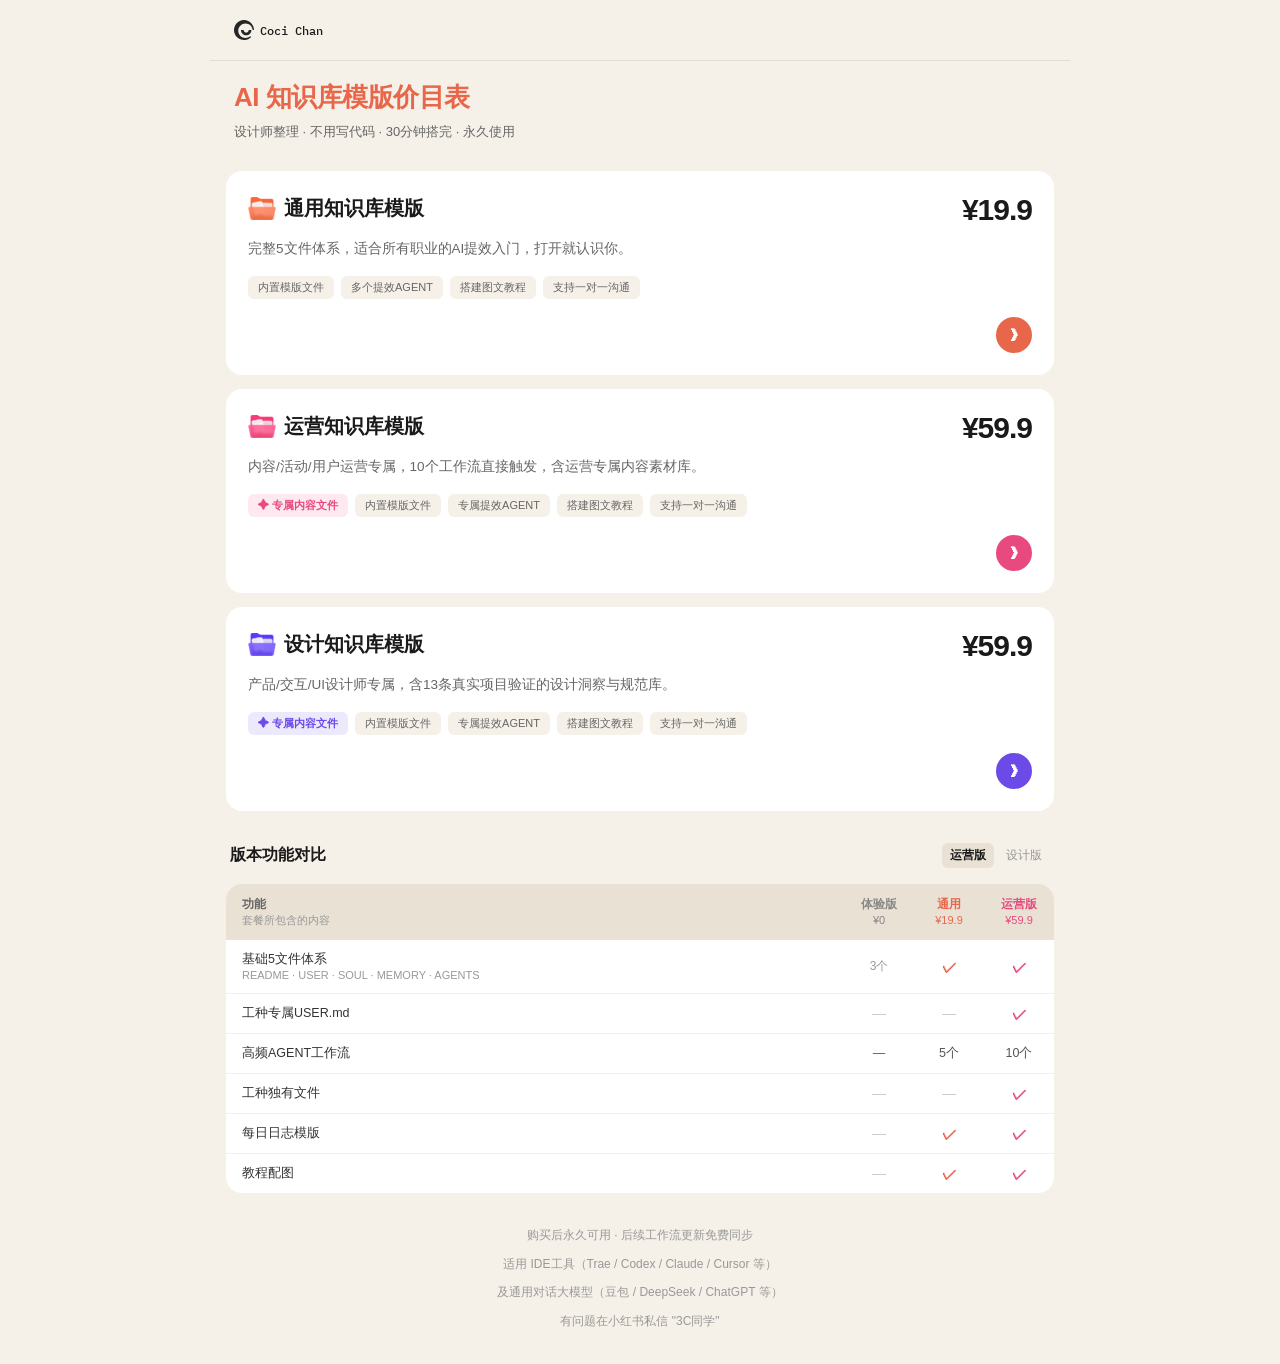
==== commit 5f549f76: "feat: 对比表新增体验版列，版本名改字，表头加价格和说明" ====
--- a/index.html
+++ b/index.html
@@ -411,16 +411,16 @@
         <table class="compare">
           <thead>
             <tr>
-              <th style="text-align:left;padding-left:16px">功能</th>
-              <th style="color:#888;text-align:center">免费版</th>
-              <th style="color:#E8674A;text-align:center">通用¥19.9</th>
-              <th id="specialTh" style="color:#E84A7F;text-align:center">运营¥59.9</th>
+              <th style="text-align:left;padding-left:16px">功能<br><span style="font-weight:400;color:var(--ink-muted);font-size:11px">套餐所包含的内容</span></th>
+              <th style="color:#888;text-align:center;width:70px">体验版<br><span style="font-weight:400;font-size:11px">¥0</span></th>
+              <th style="color:#E8674A;text-align:center;width:70px">通用<br><span style="font-weight:400;font-size:11px">¥19.9</span></th>
+              <th id="specialTh" style="color:#E84A7F;text-align:center;width:70px">运营版<br><span style="font-weight:400;font-size:11px">¥59.9</span></th>
             </tr>
           </thead>
           <tbody>
             <tr>
               <td>基础5文件体系<br><span style="color:#999;font-weight:400;font-size:11px">README · USER · SOUL · MEMORY · AGENTS</span></td>
-              <td><span class="ck-f">✓</span></td>
+              <td><span style="color:#999;font-size:12px">3个</span></td>
               <td><span class="ck-o">✓</span></td>
               <td><span class="ck-special">✓</span></td>
             </tr>
@@ -461,15 +461,15 @@
 
     <script>
       var specialData = {
-        ops:    { label: '运营版', color: '#E84A7F', ckClass: 'ck-p', agents: '10个' },
-        design: { label: '设计版', color: '#6B4AE8', ckClass: 'ck-d', agents: '9个' }
+        ops:    { label: '运营版', price: '¥59.9', color: '#E84A7F', ckClass: 'ck-p', agents: '10个' },
+        design: { label: '设计版', price: '¥59.9', color: '#6B4AE8', ckClass: 'ck-d', agents: '9个' }
       };
 
       function switchSpecial(val, btn) {
         var d = specialData[val];
         // 更新表头
         var th = document.getElementById('specialTh');
-        th.textContent = d.label;
+        th.innerHTML = d.label + '<br><span style="font-weight:400;font-size:11px">' + d.price + '</span>';
         th.style.color = d.color;
         // 更新 ck-special 颜色
         document.querySelectorAll('.ck-special').forEach(function(el) {
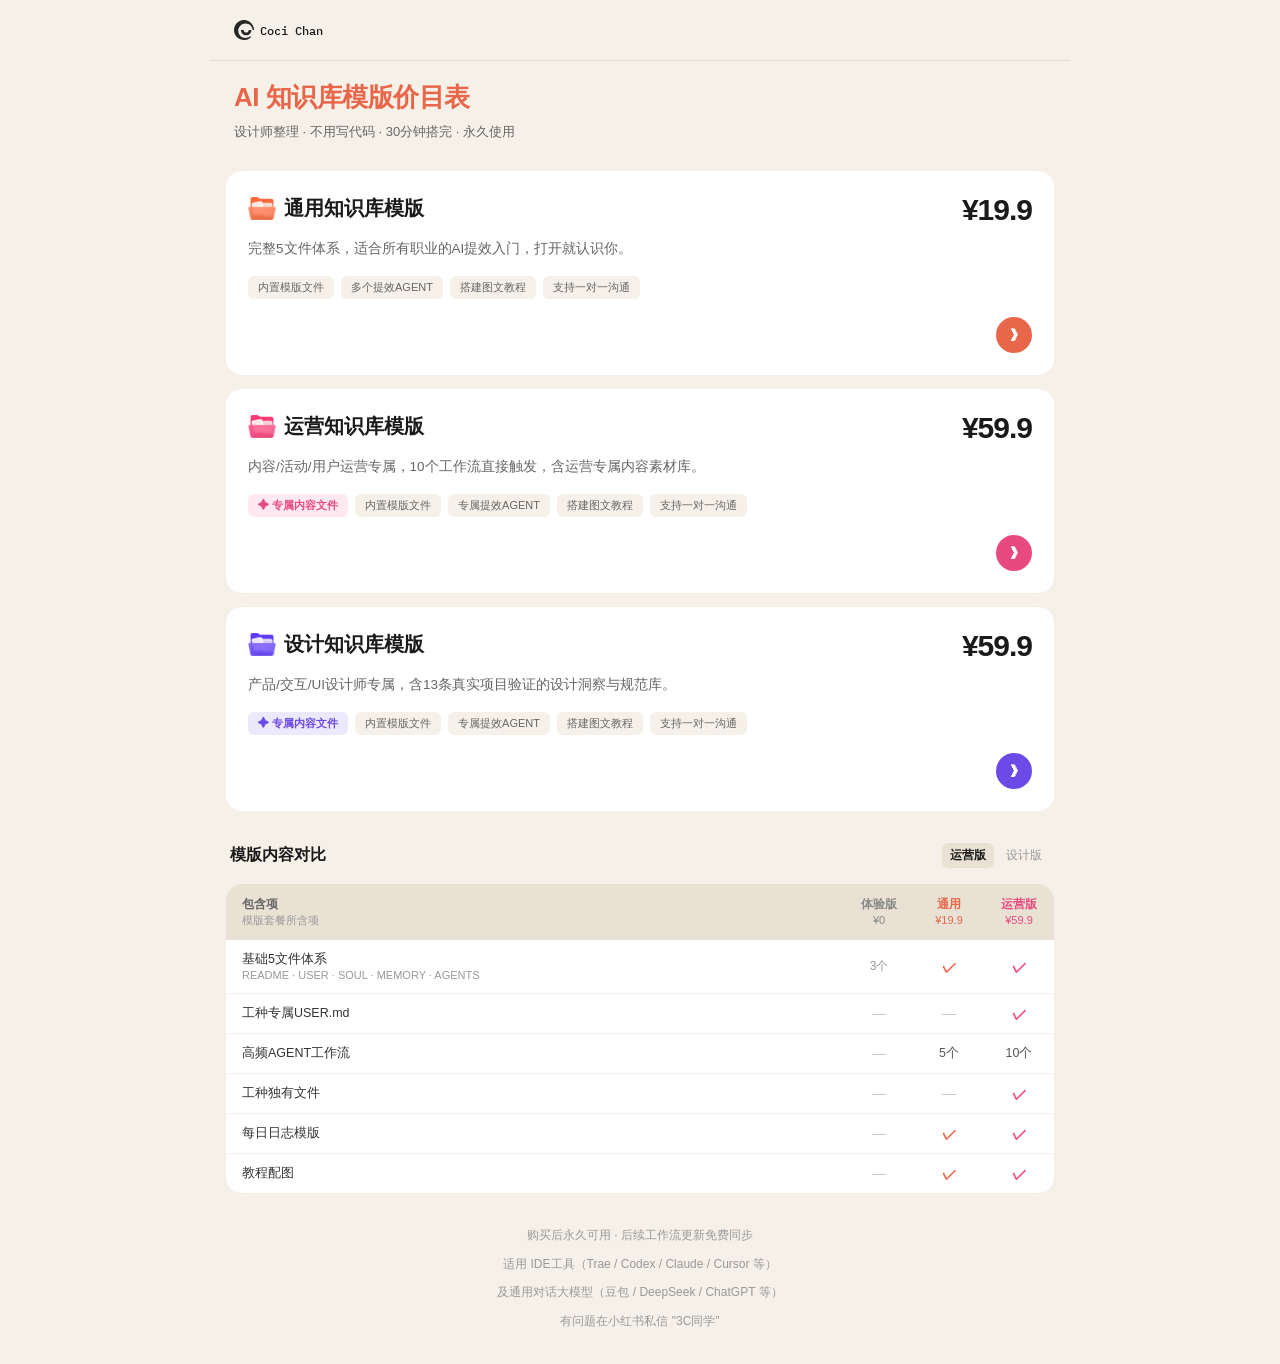
==== commit f86ab94b: "content: 文案优化，洞见说明，AGENT注释，对比表字段调整" ====
--- a/index.html
+++ b/index.html
@@ -401,7 +401,7 @@
     <!-- 对比表 -->
     <div class="compare-wrap">
       <div class="compare-title-row">
-        <p class="compare-title">版本功能对比</p>
+        <p class="compare-title">模版内容对比</p>
         <div class="compare-switch">
           <button class="compare-switch-btn active" id="btn-ops" onclick="switchSpecial('ops', this)">运营版</button>
           <button class="compare-switch-btn" id="btn-design" onclick="switchSpecial('design', this)">设计版</button>
@@ -411,7 +411,7 @@
         <table class="compare">
           <thead>
             <tr>
-              <th style="text-align:left;padding-left:16px">功能<br><span style="font-weight:400;color:var(--ink-muted);font-size:11px">套餐所包含的内容</span></th>
+              <th style="text-align:left;padding-left:16px">包含项<br><span style="font-weight:400;color:var(--ink-muted);font-size:11px">模版套餐所含项</span></th>
               <th style="color:#888;text-align:center;width:70px">体验版<br><span style="font-weight:400;font-size:11px">¥0</span></th>
               <th style="color:#E8674A;text-align:center;width:70px">通用<br><span style="font-weight:400;font-size:11px">¥19.9</span></th>
               <th id="specialTh" style="color:#E84A7F;text-align:center;width:70px">运营版<br><span style="font-weight:400;font-size:11px">¥59.9</span></th>
@@ -432,7 +432,7 @@
             </tr>
             <tr>
               <td>高频AGENT工作流</td>
-              <td>—</td>
+              <td><span class="cross">—</span></td>
               <td>5个</td>
               <td class="special-agents"></td>
             </tr>
